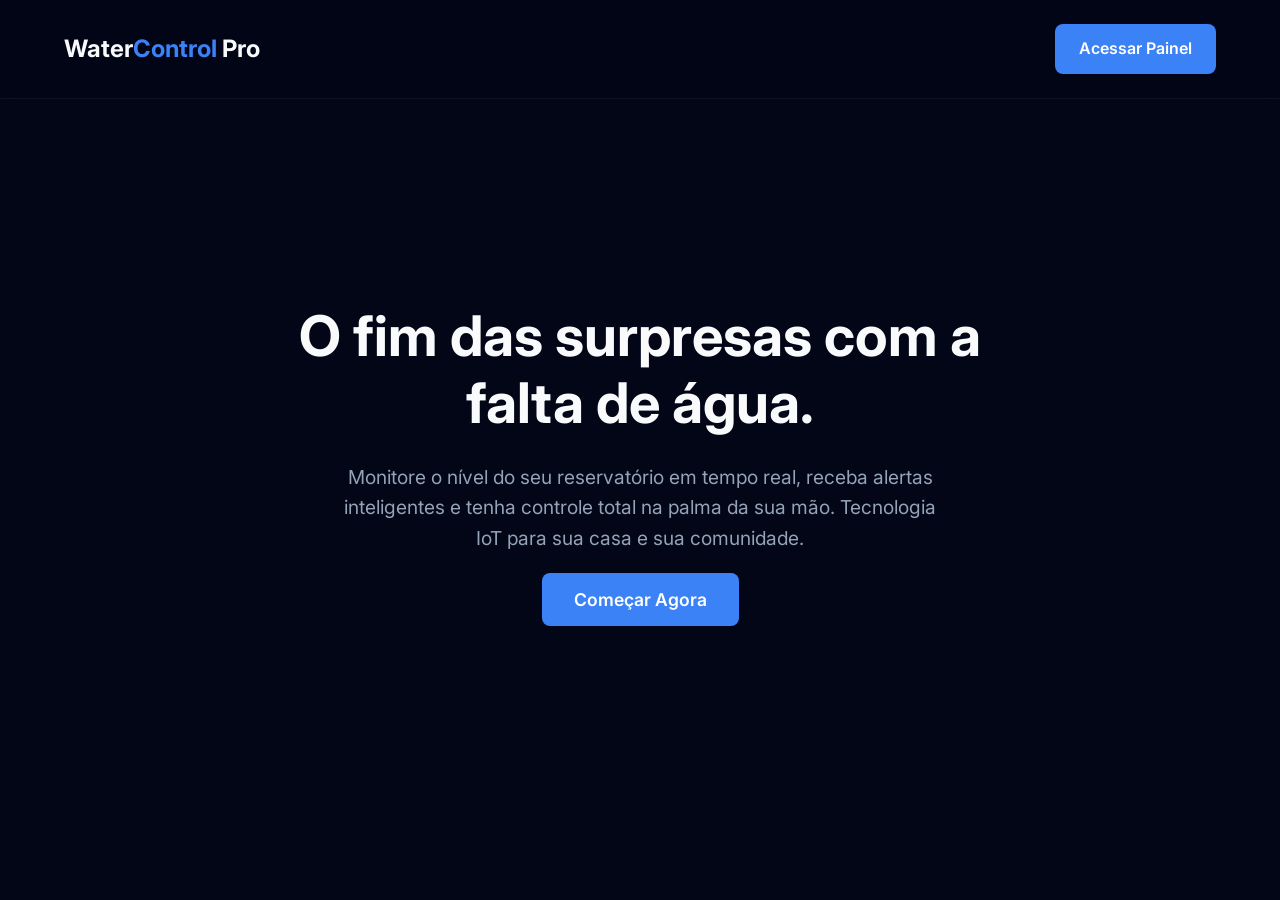
==== index.html @ 385a42a3 "Add files via upload" ====
<!DOCTYPE html>
<html lang="pt-br">
<head>
    <meta charset="UTF-8">
    <meta name="viewport" content="width=device-width, initial-scale=1.0">
    <title>WaterControl Pro | Monitoramento Inteligente</title>
    <link href="https://fonts.googleapis.com/css2?family=Inter:wght@400;600;800&display=swap" rel="stylesheet">
    <link rel="stylesheet" href="style.css">
</head>
<body>

    <nav class="navbar">
        <div class="logo">Water<span>Control</span> Pro</div>
        <a href="login.html" class="btn-primary">Acessar Painel</a>
    </nav>

    <header class="hero">
        <h1>O fim das surpresas com a falta de água.</h1>
        <p>Monitore o nível do seu reservatório em tempo real, receba alertas inteligentes e tenha controle total na palma da sua mão. Tecnologia IoT para sua casa e sua comunidade.</p>
        
        <div class="hero-actions">
            <a href="login.html" class="btn-primary" style="font-size: 1.1rem; padding: 1rem 2rem;">Começar Agora</a>
        </div>
    </header>

</body>
</html>
---- style.css ----
/* Reset Global */
* {
    margin: 0;
    padding: 0;
    box-sizing: border-box;
    font-family: 'Inter', sans-serif;
}

:root {
    --bg-dark: #020617;
    --card-bg: #0f172a;
    --accent-blue: #3b82f6;
    --accent-hover: #2563eb;
    --text-main: #f8fafc;
    --text-muted: #94a3b8;
}

body {
    background-color: var(--bg-dark);
    color: var(--text-main);
    line-height: 1.6;
    overflow-x: hidden;
}

/* Navbar da Landing Page */
.navbar {
    display: flex;
    justify-content: space-between;
    align-items: center;
    padding: 1.5rem 5%;
    background: rgba(2, 6, 23, 0.8);
    backdrop-filter: blur(10px);
    border-bottom: 1px solid rgba(255, 255, 255, 0.05);
}

.logo {
    font-size: 1.5rem;
    font-weight: bold;
}

.logo span {
    color: var(--accent-blue);
}

.btn-primary {
    background: var(--accent-blue);
    color: white;
    padding: 0.75rem 1.5rem;
    border-radius: 8px;
    text-decoration: none;
    font-weight: 600;
    transition: 0.3s;
    border: none;
    cursor: pointer;
}

.btn-primary:hover {
    background: var(--accent-hover);
}

/* Seção Hero (Landing Page) */
.hero {
    min-height: 80vh;
    display: flex;
    flex-direction: column;
    justify-content: center;
    align-items: center;
    text-align: center;
    padding: 2rem 5%;
}

.hero h1 {
    font-size: 3.5rem;
    line-height: 1.2;
    margin-bottom: 1.5rem;
    max-width: 800px;
}

.hero p {
    font-size: 1.2rem;
    color: var(--text-muted);
    max-width: 600px;
    margin-bottom: 2rem;
}

/* Tela de Login */
.login-container {
    min-height: 100vh;
    display: flex;
    justify-content: center;
    align-items: center;
    padding: 1rem;
}

.login-box {
    background: var(--card-bg);
    padding: 3rem;
    border-radius: 16px;
    width: 100%;
    max-width: 400px;
    border: 1px solid rgba(255, 255, 255, 0.05);
    box-shadow: 0 20px 40px rgba(0,0,0,0.4);
}

.login-box h2 {
    margin-bottom: 0.5rem;
    text-align: center;
}

.login-box p {
    color: var(--text-muted);
    text-align: center;
    margin-bottom: 2rem;
}

.input-group {
    margin-bottom: 1.5rem;
}

.input-group label {
    display: block;
    margin-bottom: 0.5rem;
    color: var(--text-muted);
    font-size: 0.9rem;
}

.input-group input {
    width: 100%;
    padding: 1rem;
    border-radius: 8px;
    background: rgba(0, 0, 0, 0.2);
    border: 1px solid rgba(255, 255, 255, 0.1);
    color: white;
    outline: none;
    transition: 0.3s;
}

.input-group input:focus {
    border-color: var(--accent-blue);
}

.login-box .btn-primary {
    width: 100%;
    margin-top: 1rem;
}

/* Responsividade */
@media (max-width: 768px) {
    .hero h1 { font-size: 2.5rem; }
}
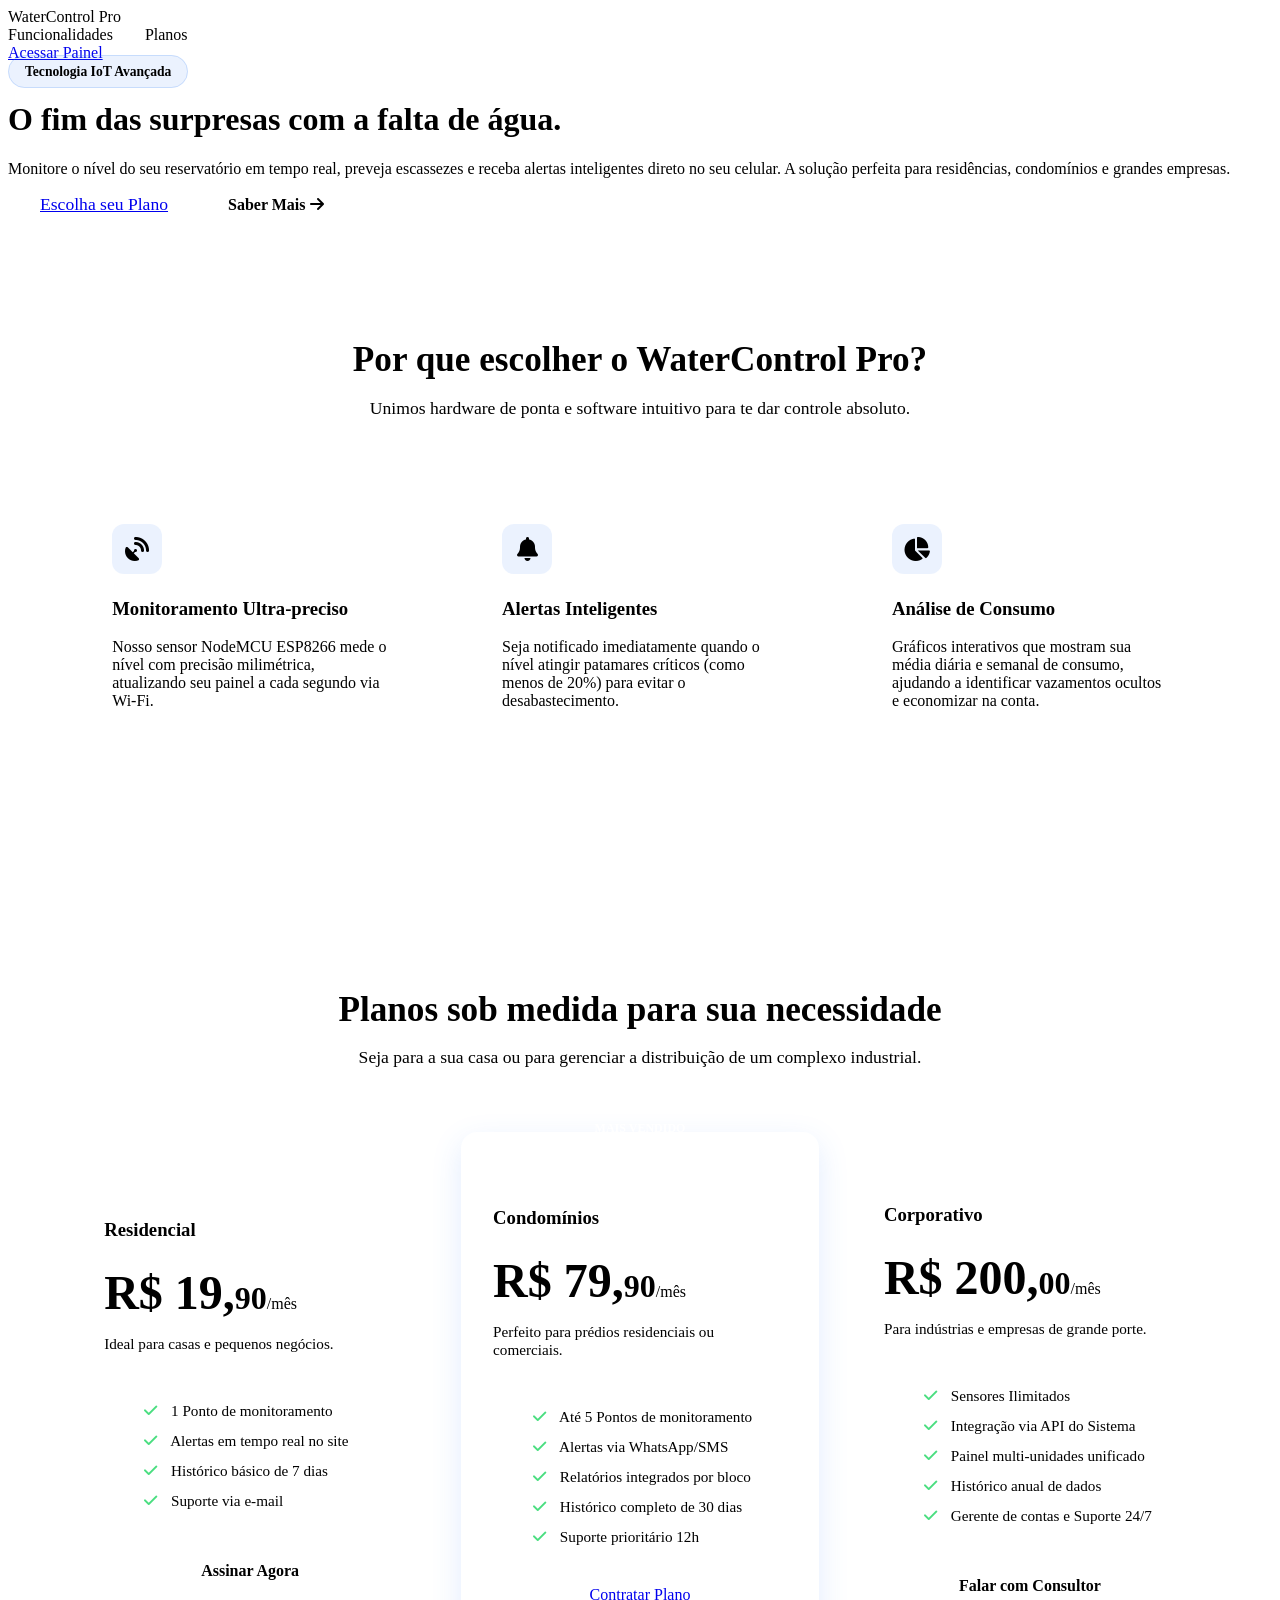
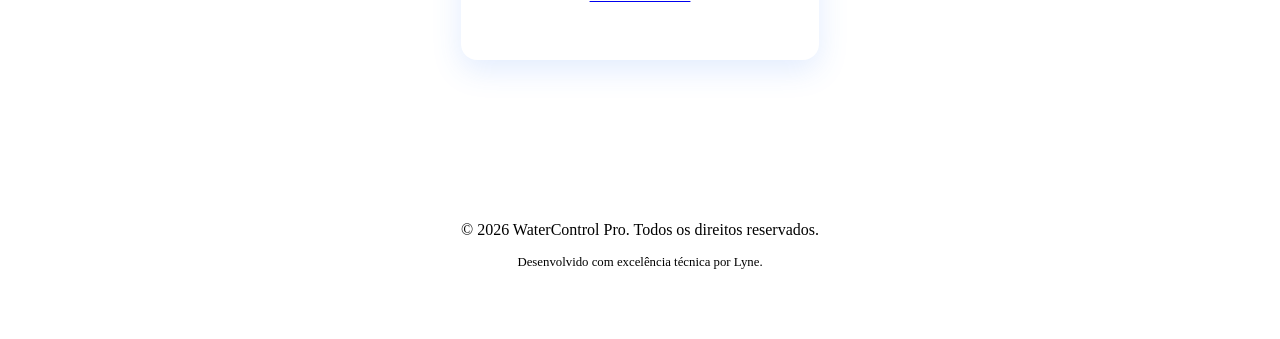
==== commit 4fdbfe53: "water" ====
--- a/index.html
+++ b/index.html
@@ -3,25 +3,117 @@
 <head>
     <meta charset="UTF-8">
     <meta name="viewport" content="width=device-width, initial-scale=1.0">
-    <title>WaterControl Pro | Monitoramento Inteligente</title>
-    <link href="https://fonts.googleapis.com/css2?family=Inter:wght@400;600;800&display=swap" rel="stylesheet">
+    <title>WaterControl Pro | Monitoramento Inteligente de Água</title>
+    <link href="https://fonts.googleapis.com/css2?family=Inter:wght@400;600;700;800&display=swap" rel="stylesheet">
+    <link rel="stylesheet" href="https://cdnjs.cloudflare.com/ajax/libs/font-awesome/6.4.0/css/all.min.css">
     <link rel="stylesheet" href="style.css">
 </head>
 <body>
 
     <nav class="navbar">
         <div class="logo">Water<span>Control</span> Pro</div>
+        <div class="nav-links">
+            <a href="#funcionalidades">Funcionalidades</a>
+            <a href="#planos">Planos</a>
+        </div>
         <a href="login.html" class="btn-primary">Acessar Painel</a>
     </nav>
 
     <header class="hero">
+        <span class="badge">Tecnologia IoT Avançada</span>
         <h1>O fim das surpresas com a falta de água.</h1>
-        <p>Monitore o nível do seu reservatório em tempo real, receba alertas inteligentes e tenha controle total na palma da sua mão. Tecnologia IoT para sua casa e sua comunidade.</p>
-        
+        <p>Monitore o nível do seu reservatório em tempo real, preveja escassezes e receba alertas inteligentes direto no seu celular. A solução perfeita para residências, condomínios e grandes empresas.</p>
         <div class="hero-actions">
-            <a href="login.html" class="btn-primary" style="font-size: 1.1rem; padding: 1rem 2rem;">Começar Agora</a>
+            <a href="#planos" class="btn-primary" style="font-size: 1.1rem; padding: 1rem 2rem;">Escolha seu Plano</a>
+            <a href="#funcionalidades" class="btn-secondary">Saber Mais <i class="fas fa-arrow-right"></i></a>
         </div>
     </header>
 
+    <section class="section-container" id="funcionalidades">
+        <div class="section-header">
+            <h2>Por que escolher o WaterControl Pro?</h2>
+            <p>Unimos hardware de ponta e software intuitivo para te dar controle absoluto.</p>
+        </div>
+        
+        <div class="features-grid">
+            <div class="feature-card">
+                <div class="icon-box"><i class="fas fa-satellite-dish"></i></div>
+                <h3>Monitoramento Ultra-preciso</h3>
+                <p>Nosso sensor NodeMCU ESP8266 mede o nível com precisão milimétrica, atualizando seu painel a cada segundo via Wi-Fi.</p>
+            </div>
+
+            <div class="feature-card">
+                <div class="icon-box"><i class="fas fa-bell"></i></div>
+                <h3>Alertas Inteligentes</h3>
+                <p>Seja notificado imediatamente quando o nível atingir patamares críticos (como menos de 20%) para evitar o desabastecimento.</p>
+            </div>
+
+            <div class="feature-card">
+                <div class="icon-box"><i class="fas fa-chart-pie"></i></div>
+                <h3>Análise de Consumo</h3>
+                <p>Gráficos interativos que mostram sua média diária e semanal de consumo, ajudando a identificar vazamentos ocultos e economizar na conta.</p>
+            </div>
+        </div>
+    </section>
+
+    <section class="section-container" id="planos" style="background: rgba(255,255,255,0.01); border-top: 1px solid rgba(255,255,255,0.02);">
+        <div class="section-header">
+            <h2>Planos sob medida para sua necessidade</h2>
+            <p>Seja para a sua casa ou para gerenciar a distribuição de um complexo industrial.</p>
+        </div>
+
+        <div class="pricing-grid">
+            <div class="price-card">
+                <h3>Residencial</h3>
+                <div class="price">R$ 19,<span>90</span><small>/mês</small></div>
+                <p class="plan-desc">Ideal para casas e pequenos negócios.</p>
+                <hr>
+                <ul class="plan-features">
+                    <li><i class="fas fa-check"></i> 1 Ponto de monitoramento</li>
+                    <li><i class="fas fa-check"></i> Alertas em tempo real no site</li>
+                    <li><i class="fas fa-check"></i> Histórico básico de 7 dias</li>
+                    <li><i class="fas fa-check"></i> Suporte via e-mail</li>
+                </ul>
+                <a href="login.html" class="btn-plan">Assinar Agora</a>
+            </div>
+
+            <div class="price-card featured">
+                <span class="card-badge">Mais Vendido</span>
+                <h3>Condomínios</h3>
+                <div class="price">R$ 79,<span>90</span><small>/mês</small></div>
+                <p class="plan-desc">Perfeito para prédios residenciais ou comerciais.</p>
+                <hr>
+                <ul class="plan-features">
+                    <li><i class="fas fa-check"></i> Até 5 Pontos de monitoramento</li>
+                    <li><i class="fas fa-check"></i> Alertas via WhatsApp/SMS</li>
+                    <li><i class="fas fa-check"></i> Relatórios integrados por bloco</li>
+                    <li><i class="fas fa-check"></i> Histórico completo de 30 dias</li>
+                    <li><i class="fas fa-check"></i> Suporte prioritário 12h</li>
+                </ul>
+                <a href="login.html" class="btn-primary" style="display: block; text-align: center; margin-top: 2rem;">Contratar Plano</a>
+            </div>
+
+            <div class="price-card">
+                <h3>Corporativo</h3>
+                <div class="price">R$ 200,<span>00</span><small>/mês</small></div>
+                <p class="plan-desc">Para indústrias e empresas de grande porte.</p>
+                <hr>
+                <ul class="plan-features">
+                    <li><i class="fas fa-check"></i> Sensores Ilimitados</li>
+                    <li><i class="fas fa-check"></i> Integração via API do Sistema</li>
+                    <li><i class="fas fa-check"></i> Painel multi-unidades unificado</li>
+                    <li><i class="fas fa-check"></i> Histórico anual de dados</li>
+                    <li><i class="fas fa-check"></i> Gerente de contas e Suporte 24/7</li>
+                </ul>
+                <a href="login.html" class="btn-plan">Falar com Consultor</a>
+            </div>
+        </div>
+    </section>
+
+    <footer class="main-footer">
+        <p>&copy; 2026 WaterControl Pro. Todos os direitos reservados.</p>
+        <p style="font-size: 0.8rem; color: var(--text-muted); margin-top: 5px;">Desenvolvido com excelência técnica por Lyne.</p>
+    </footer>
+
 </body>
 </html>
--- a/style.css
+++ b/style.css
@@ -1,150 +1,196 @@
-/* Reset Global */
-* {
-    margin: 0;
-    padding: 0;
-    box-sizing: border-box;
-    font-family: 'Inter', sans-serif;
+/* Links de Navegação adicionais */
+.nav-links {
+    display: flex;
+    gap: 2rem;
 }
 
-:root {
-    --bg-dark: #020617;
-    --card-bg: #0f172a;
-    --accent-blue: #3b82f6;
-    --accent-hover: #2563eb;
-    --text-main: #f8fafc;
-    --text-muted: #94a3b8;
+.nav-links a {
+    color: var(--text-muted);
+    text-decoration: none;
+    font-weight: 500;
+    transition: 0.3s;
 }
 
-body {
-    background-color: var(--bg-dark);
+.nav-links a:hover {
     color: var(--text-main);
-    line-height: 1.6;
-    overflow-x: hidden;
 }
 
-/* Navbar da Landing Page */
-.navbar {
-    display: flex;
-    justify-content: space-between;
-    align-items: center;
-    padding: 1.5rem 5%;
-    background: rgba(2, 6, 23, 0.8);
-    backdrop-filter: blur(10px);
-    border-bottom: 1px solid rgba(255, 255, 255, 0.05);
+/* Badges e Botões Secundários */
+.badge {
+    background: rgba(59, 130, 246, 0.1);
+    color: var(--accent-blue);
+    padding: 0.5rem 1rem;
+    border-radius: 50px;
+    font-size: 0.85rem;
+    font-weight: 600;
+    margin-bottom: 1.5rem;
+    border: 1px solid rgba(59, 130, 246, 0.2);
 }
 
-.logo {
-    font-size: 1.5rem;
-    font-weight: bold;
+.btn-secondary {
+    color: var(--text-main);
+    text-decoration: none;
+    font-weight: 600;
+    margin-left: 1.5rem;
+    transition: 0.3s;
 }
 
-.logo span {
+.btn-secondary:hover {
     color: var(--accent-blue);
 }
 
-.btn-primary {
-    background: var(--accent-blue);
-    color: white;
-    padding: 0.75rem 1.5rem;
-    border-radius: 8px;
-    text-decoration: none;
-    font-weight: 600;
-    transition: 0.3s;
-    border: none;
-    cursor: pointer;
+/* Estrutura das Seções */
+.section-container {
+    padding: 6rem 5%;
 }
 
-.btn-primary:hover {
-    background: var(--accent-hover);
+.section-header {
+    text-align: center;
+    margin-bottom: 4rem;
 }
 
-/* Seção Hero (Landing Page) */
-.hero {
-    min-height: 80vh;
-    display: flex;
-    flex-direction: column;
-    justify-content: center;
-    align-items: center;
-    text-align: center;
-    padding: 2rem 5%;
+.section-header h2 {
+    font-size: 2.2rem;
+    margin-bottom: 1rem;
 }
 
-.hero h1 {
-    font-size: 3.5rem;
-    line-height: 1.2;
-    margin-bottom: 1.5rem;
-    max-width: 800px;
+.section-header p {
+    color: var(--text-muted);
+    font-size: 1.1rem;
 }
 
-.hero p {
-    font-size: 1.2rem;
-    color: var(--text-muted);
-    max-width: 600px;
-    margin-bottom: 2rem;
+/* Grid de Funcionalidades */
+.features-grid {
+    display: grid;
+    grid-template-columns: repeat(auto-fit, minmax(280px, 1fr));
+    gap: 2rem;
 }
 
-/* Tela de Login */
-.login-container {
-    min-height: 100vh;
-    display: flex;
-    justify-content: center;
-    align-items: center;
-    padding: 1rem;
+.feature-card {
+    background: var(--card-bg);
+    padding: 2.5rem;
+    border-radius: 16px;
+    border: 1px solid rgba(255,255,255,0.03);
+    transition: 0.3s ease;
 }
 
-.login-box {
-    background: var(--card-bg);
-    padding: 3rem;
-    border-radius: 16px;
-    width: 100%;
-    max-width: 400px;
-    border: 1px solid rgba(255, 255, 255, 0.05);
-    box-shadow: 0 20px 40px rgba(0,0,0,0.4);
+.feature-card:hover {
+    transform: translateY(-5px);
+    border-color: rgba(59, 130, 246, 0.2);
 }
 
-.login-box h2 {
-    margin-bottom: 0.5rem;
-    text-align: center;
-}
-
-.login-box p {
-    color: var(--text-muted);
-    text-align: center;
-    margin-bottom: 2rem;
-}
-
-.input-group {
+.icon-box {
+    width: 50px;
+    height: 50px;
+    background: rgba(59, 130, 246, 0.1);
+    color: var(--accent-blue);
+    border-radius: 12px;
+    display: flex;
+    align-items: center;
+    justify-content: center;
+    font-size: 1.5rem;
     margin-bottom: 1.5rem;
 }
 
-.input-group label {
-    display: block;
-    margin-bottom: 0.5rem;
-    color: var(--text-muted);
-    font-size: 0.9rem;
+/* Grid de Preços */
+.pricing-grid {
+    display: grid;
+    grid-template-columns: repeat(auto-fit, minmax(280px, 1fr));
+    gap: 2rem;
+    align-items: center;
+    max-width: 1200px;
+    margin: 0 auto;
 }
 
-.input-group input {
-    width: 100%;
-    padding: 1rem;
-    border-radius: 8px;
-    background: rgba(0, 0, 0, 0.2);
-    border: 1px solid rgba(255, 255, 255, 0.1);
-    color: white;
-    outline: none;
+.price-card {
+    background: var(--card-bg);
+    padding: 3rem 2rem;
+    border-radius: 16px;
+    border: 1px solid rgba(255,255,255,0.03);
+    position: relative;
     transition: 0.3s;
 }
 
-.input-group input:focus {
-    border-color: var(--accent-blue);
+.price-card.featured {
+    border: 2px solid var(--accent-blue);
+    box-shadow: 0 10px 30px rgba(59, 130, 246, 0.15);
+    padding: 3.5rem 2rem; /* Leve destaque de tamanho */
 }
 
-.login-box .btn-primary {
-    width: 100%;
-    margin-top: 1rem;
+.card-badge {
+    position: absolute;
+    top: -15px;
+    left: 50%;
+    transform: translateX(-50%);
+    background: var(--accent-blue);
+    color: white;
+    padding: 0.25rem 1rem;
+    border-radius: 50px;
+    font-size: 0.75rem;
+    font-weight: 700;
+    text-transform: uppercase;
 }
 
-/* Responsividade */
+.price {
+    font-size: 3rem;
+    font-weight: 800;
+    margin: 1.5rem 0 0.5rem;
+}
+
+.price span { font-size: 2rem; }
+.price small { font-size: 1rem; color: var(--text-muted); font-weight: 400; }
+
+.plan-desc {
+    color: var(--text-muted);
+    font-size: 0.95rem;
+    margin-bottom: 1.5rem;
+}
+
+hr { border: 0; border-top: 1px solid rgba(255,255,255,0.08); margin: 1.5rem 0; }
+
+.plan-features {
+    list-style: none;
+    margin-bottom: 2.5rem;
+}
+
+.plan-features li {
+    margin-bottom: 0.75rem;
+    font-size: 0.95rem;
+}
+
+.plan-features li i {
+    color: #4ade80;
+    margin-right: 10px;
+}
+
+.btn-plan {
+    display: block;
+    text-align: center;
+    background: rgba(255,255,255,0.05);
+    color: var(--text-main);
+    text-decoration: none;
+    padding: 0.75rem;
+    border-radius: 8px;
+    font-weight: 600;
+    transition: 0.3s;
+}
+
+.btn-plan:hover {
+    background: rgba(255,255,255,0.1);
+}
+
+/* Rodapé */
+.main-footer {
+    text-align: center;
+    padding: 3rem;
+    border-top: 1px solid rgba(255,255,255,0.03);
+    color: var(--text-muted);
+}
+
+/* Ajustes de Responsividade */
 @media (max-width: 768px) {
+    .nav-links { display: none; } /* Simplifica o menu no mobile */
     .hero h1 { font-size: 2.5rem; }
+    .hero-actions { display: flex; flex-direction: column; gap: 1rem; }
+    .btn-secondary { margin-left: 0; text-align: center; }
 }
